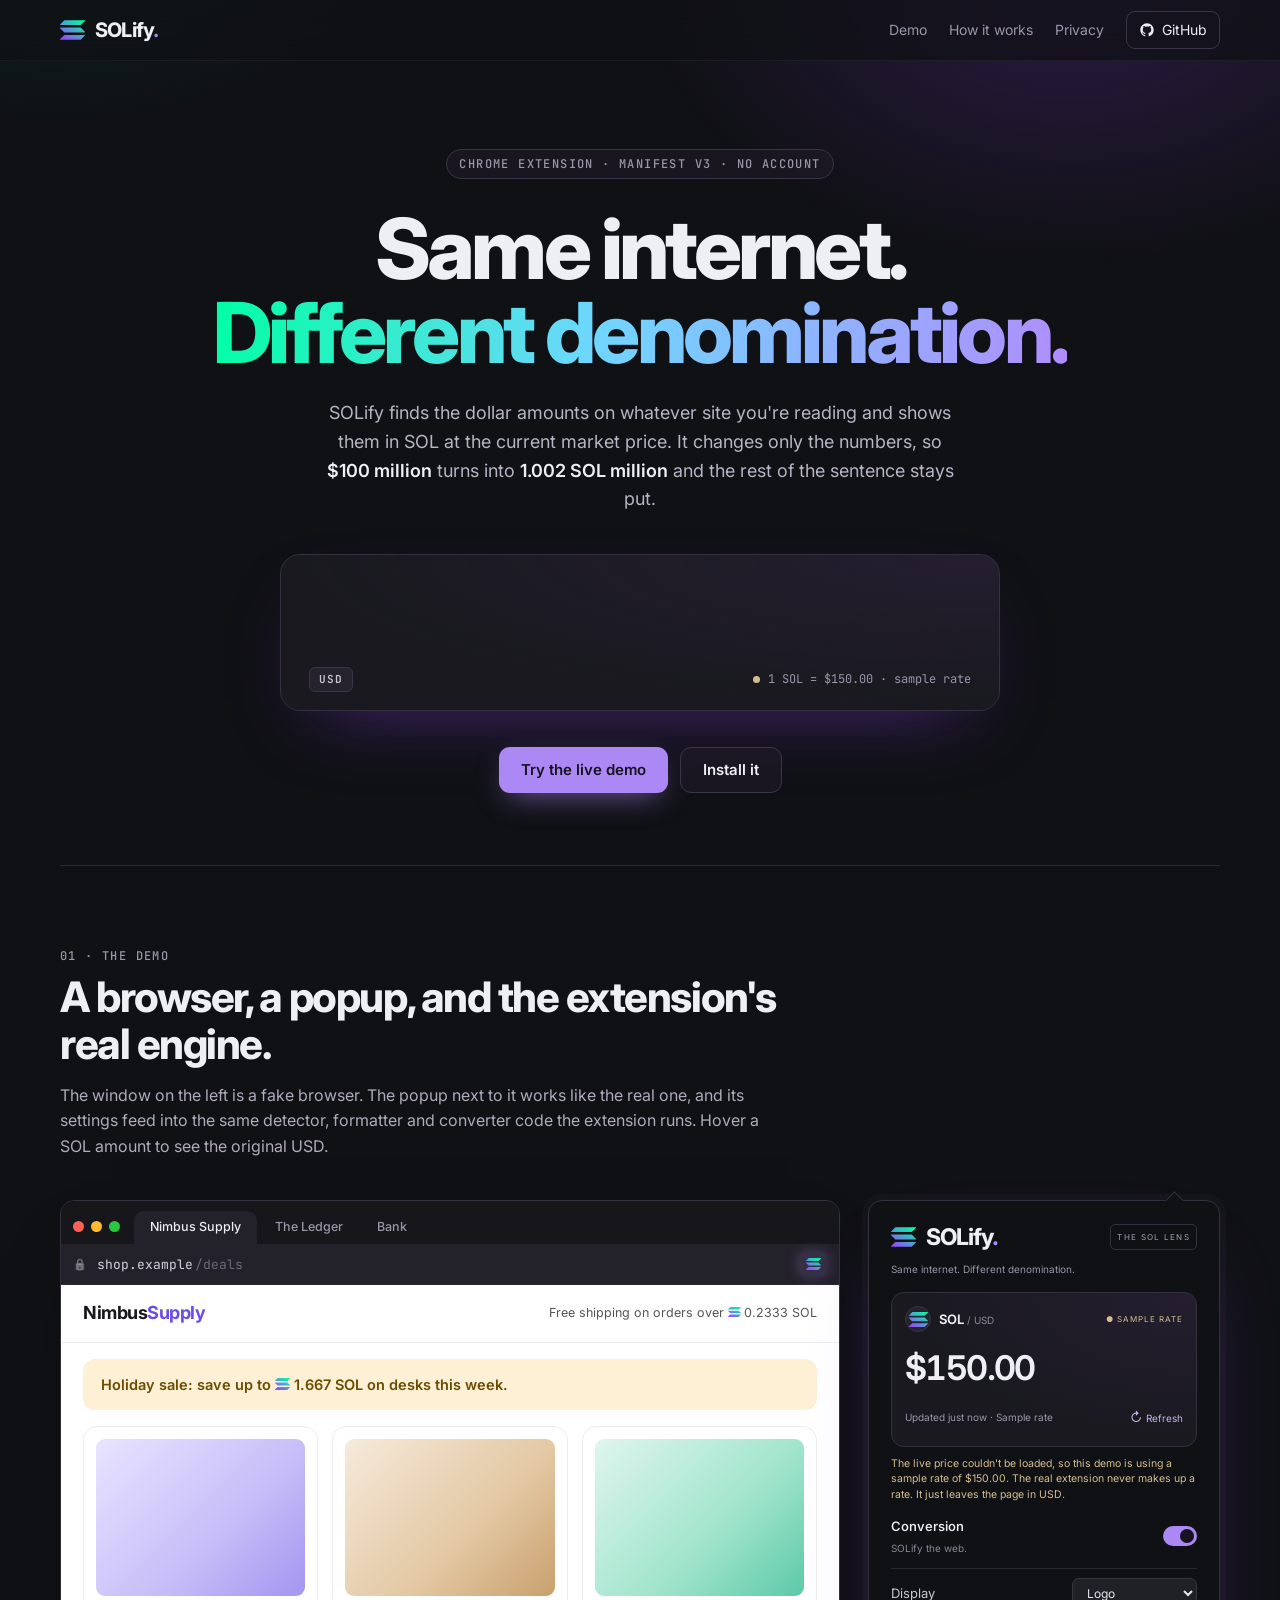
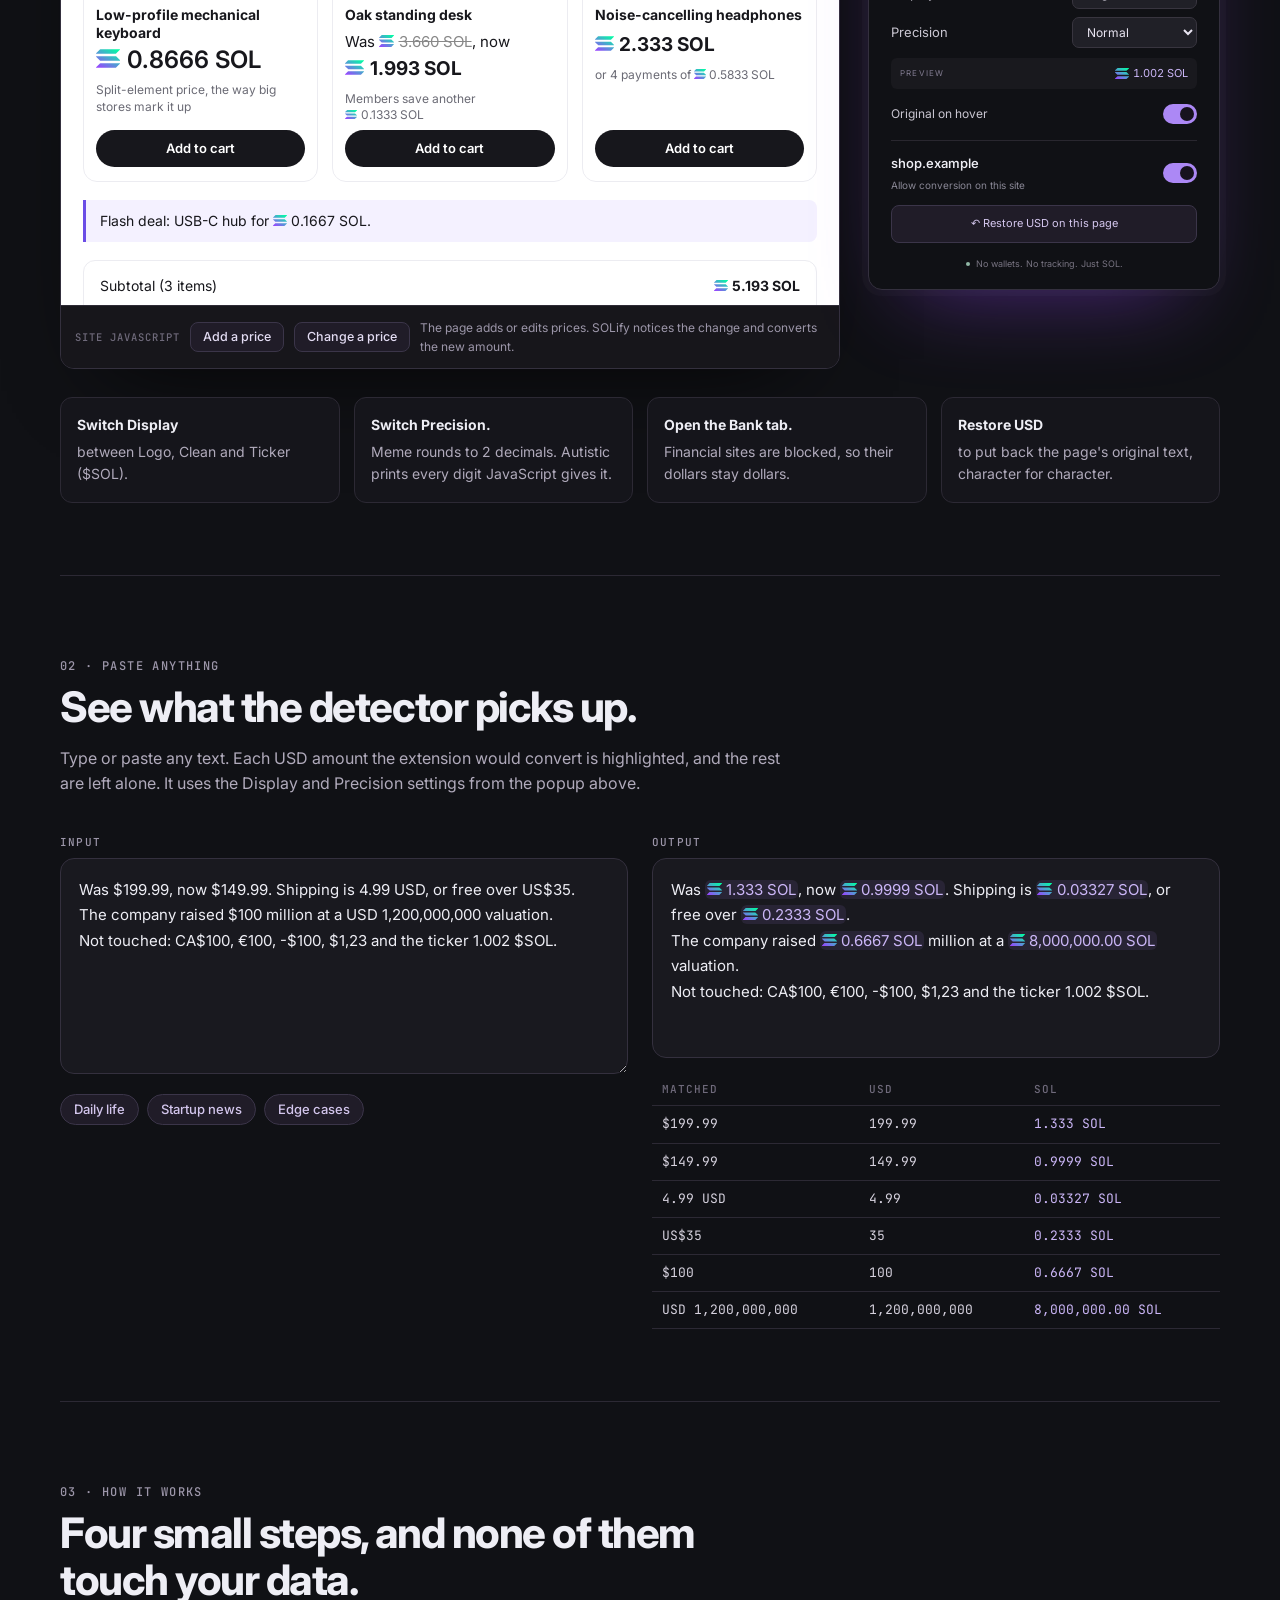
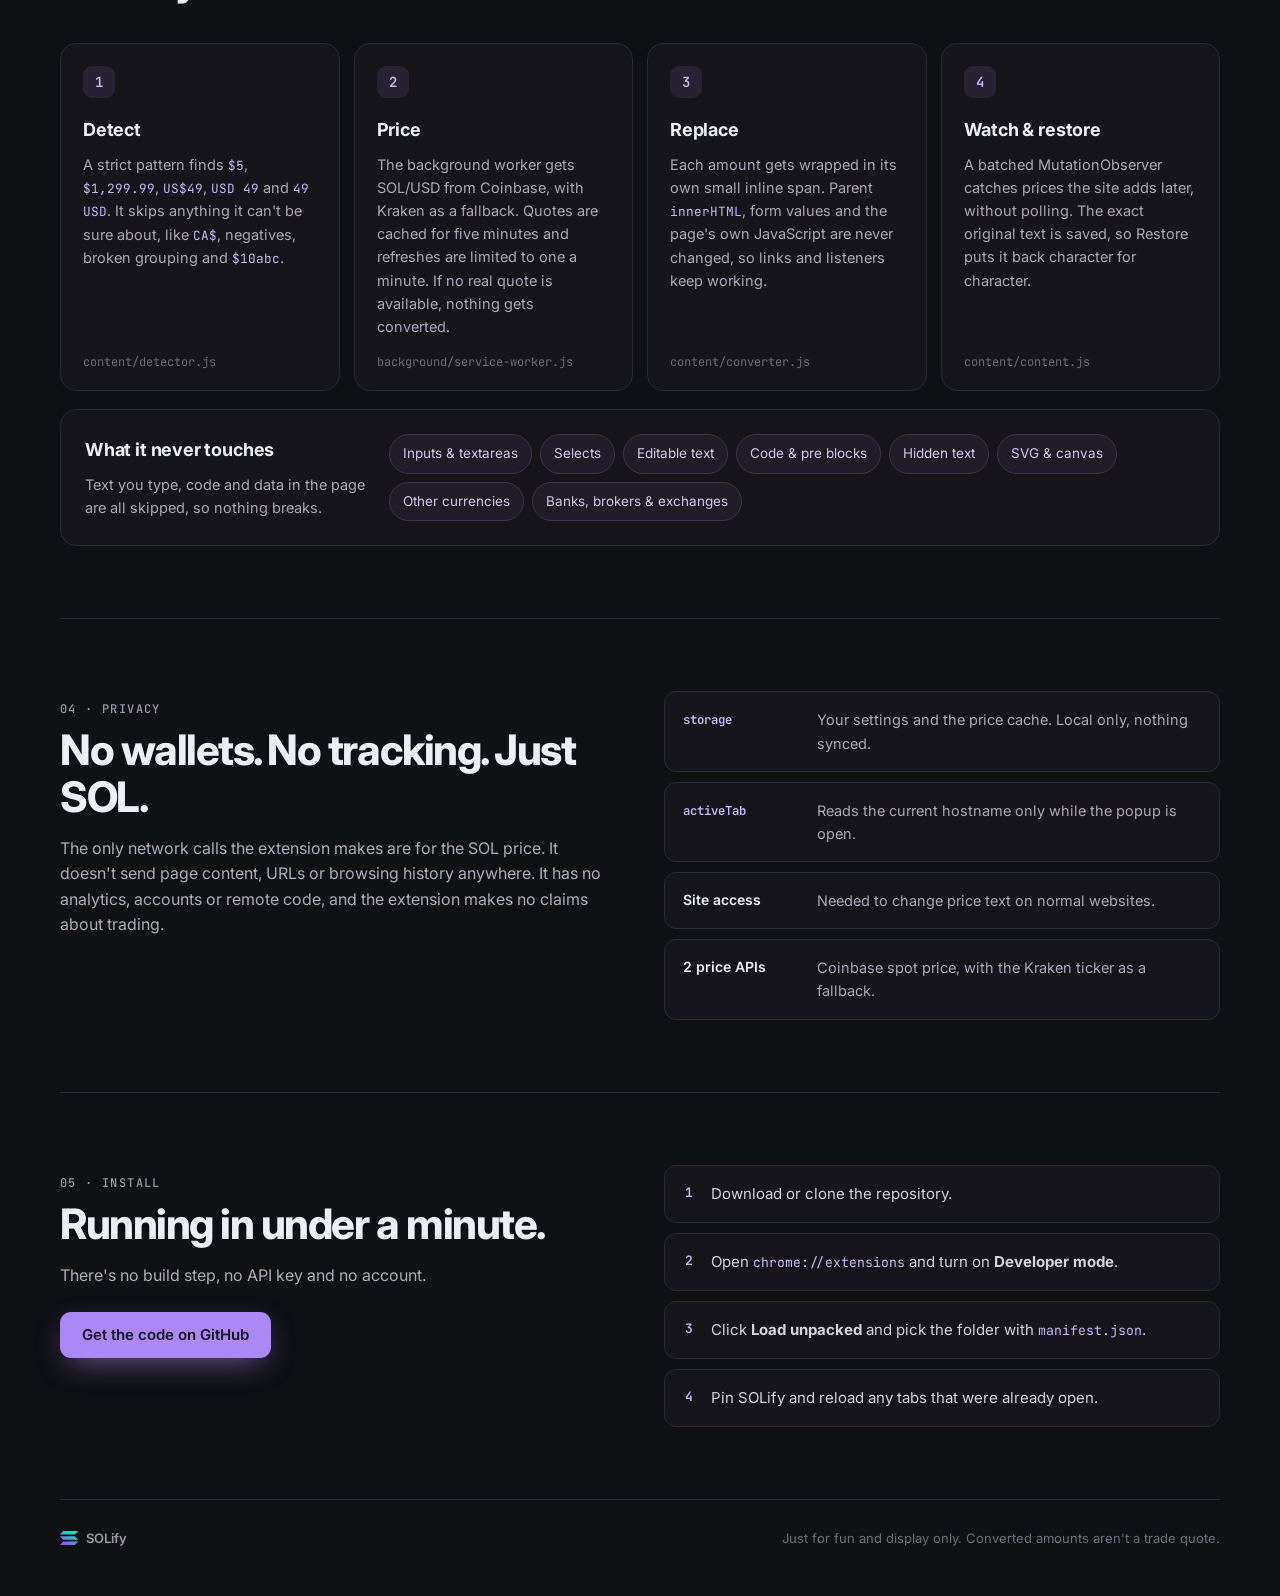
==== demo-site/index.html @ d58f07d9 "Add static demo site for Vercel Runs the extension's real detector, formatter and converter against " ====
<!doctype html>
<html lang="en">
<head>
  <meta charset="utf-8">
  <meta name="viewport" content="width=device-width,initial-scale=1">
  <title>SOLify · Same internet. Different denomination.</title>
  <meta name="description" content="SOLify is a Chrome extension that turns dollar prices on any website into SOL. Try the live demo, which runs the extension's real conversion engine.">
  <meta property="og:title" content="SOLify: same internet, different denomination">
  <meta property="og:description" content="A Chrome extension that shows every dollar price on the web in SOL. Try it in your browser.">
  <meta name="theme-color" content="#101115">
  <link rel="icon" type="image/png" href="assets/favicon.png">
  <link rel="preconnect" href="https://fonts.googleapis.com">
  <link rel="preconnect" href="https://fonts.gstatic.com" crossorigin>
  <link rel="stylesheet" href="https://fonts.googleapis.com/css2?family=Inter:wght@400;500;600;700;800&family=JetBrains+Mono:wght@400;500&display=swap">
  <link rel="stylesheet" href="styles.css">
</head>
<body>
  <a class="skip" href="#demo">Skip to the demo</a>

  <nav class="nav">
    <div class="wrap nav-inner">
      <a class="logo" href="#top" aria-label="SOLify home"><img src="assets/solana.svg" alt="" width="25" height="20"><span>SOLify<span class="dot">.</span></span></a>
      <div class="nav-links">
        <a href="#demo">Demo</a>
        <a href="#how">How it works</a>
        <a href="#privacy">Privacy</a>
        <a class="gh" href="https://github.com/ztxv/usd-to-sol-converter-extension" target="_blank" rel="noopener noreferrer">
          <svg width="16" height="16" viewBox="0 0 24 24" fill="currentColor" aria-hidden="true"><path fill-rule="evenodd" clip-rule="evenodd" d="M12 2C6.477 2 2 6.484 2 12.017c0 4.425 2.865 8.18 6.839 9.504.5.092.682-.217.682-.483 0-.237-.008-.868-.013-1.703-2.782.605-3.369-1.343-3.369-1.343-.454-1.158-1.11-1.466-1.11-1.466-.908-.62.069-.608.069-.608 1.003.07 1.53 1.032 1.53 1.032.892 1.53 2.341 1.088 2.91.832.092-.647.35-1.088.636-1.338-2.22-.253-4.555-1.113-4.555-4.951 0-1.093.39-1.988 1.029-2.688-.103-.253-.446-1.272.098-2.65 0 0 .84-.27 2.75 1.026A9.564 9.564 0 0112 6.844c.85.004 1.705.115 2.504.337 1.909-1.296 2.747-1.027 2.747-1.027.546 1.379.202 2.398.1 2.651.64.7 1.028 1.595 1.028 2.688 0 3.848-2.339 4.695-4.566 4.943.359.309.678.92.678 1.855 0 1.338-.012 2.419-.012 2.747 0 .268.18.58.688.482A10.019 10.019 0 0022 12.017C22 6.484 17.522 2 12 2z"/></svg>
          <span>GitHub</span>
        </a>
      </div>
    </div>
  </nav>

  <header class="hero wrap" id="top">
    <p class="eyebrow">Chrome extension · Manifest V3 · No account</p>
    <h1>Same internet.<br><span class="grad">Different denomination.</span></h1>
    <p class="lede">SOLify finds the dollar amounts on whatever site you're reading and shows them in SOL at the current market price. It changes only the numbers, so <em>$100 million</em> turns into <em>1.002 SOL million</em> and the rest of the sentence stays put.</p>

    <div class="ticker-card" aria-live="polite">
      <div class="ticker-line" id="hero-line"></div>
      <div class="ticker-meta"><span class="ticker-state" id="hero-state">USD</span><span class="rate-chip" id="rate-chip"><span class="pulse" aria-hidden="true"></span><span id="rate-chip-text">Fetching SOL price…</span></span></div>
    </div>

    <div class="cta-row">
      <a class="btn primary" href="#demo">Try the live demo</a>
      <a class="btn ghost" href="#install">Install it</a>
    </div>
  </header>

  <!-- ============================ DEMO ============================ -->
  <section class="section wrap" id="demo">
    <div class="section-head">
      <p class="kicker">01 · The demo</p>
      <h2>A browser, a popup, and the extension's real engine.</h2>
      <p>The window on the left is a fake browser. The popup next to it works like the real one, and its settings feed into the same detector, formatter and converter code the extension runs. Hover a SOL amount to see the original USD.</p>
    </div>

    <div class="demo-grid">
      <div class="browser" aria-label="Simulated browser window">
        <div class="browser-top">
          <div class="lights" aria-hidden="true"><i></i><i></i><i></i></div>
          <div class="tabs" role="tablist" aria-label="Demo websites">
            <button role="tab" class="tab" data-site="shop" aria-selected="true">Nimbus Supply</button>
            <button role="tab" class="tab" data-site="news" aria-selected="false">The Ledger</button>
            <button role="tab" class="tab" data-site="bank" aria-selected="false">Bank</button>
          </div>
        </div>
        <div class="address">
          <span class="lock" aria-hidden="true">🔒</span><span id="address-host">shop.example</span><span class="address-path" id="address-path">/deals</span>
          <span class="ext-pin" id="ext-pin" title="SOLify is active on this page"><img src="assets/solana.svg" alt="" width="15" height="12"></span>
        </div>
        <div class="viewport" id="viewport" role="tabpanel"></div>
        <div class="site-js">
          <span class="site-js-label">Site JavaScript</span>
          <button class="mini" id="add-price">Add a price</button>
          <button class="mini" id="change-price">Change a price</button>
          <span class="site-js-note" id="site-js-note">The page adds or edits prices. SOLify notices the change and converts the new amount.</span>
        </div>
      </div>

      <aside class="popup" aria-label="SOLify popup (simulated)">
        <div class="popup-head">
          <div class="brand"><img src="assets/solana.svg" alt="" width="25" height="20"><strong>SOLify<span class="dot">.</span></strong></div>
          <span class="badge">THE SOL LENS</span>
        </div>
        <p class="tagline">Same internet. Different denomination.</p>
        <section class="market" aria-label="SOL market price">
          <div class="market-top"><span class="coin"><span class="coin-icon"><img src="assets/solana.svg" width="19" height="15" alt=""></span><span>SOL <small>/ USD</small></span></span><span class="live" id="live-label">● MARKET PRICE</span></div>
          <div class="price" id="price">—</div>
          <div class="market-bottom"><span id="updated">Fetching market price…</span><button id="refresh" class="refresh" aria-label="Refresh SOL price">↻ <span>Refresh</span></button></div>
        </section>
        <p class="notice" id="rate-error" role="status" hidden></p>
        <div class="controls">
          <label class="toggle-row"><span><strong>Conversion</strong><small id="conversion-note">SOLify the web.</small></span><input id="enabled" type="checkbox" role="switch" checked><span class="switch" aria-hidden="true"></span></label>
          <div class="divider"></div>
          <div class="select-row"><label for="display">Display</label><select id="display"><option value="logo">Logo</option><option value="clean">Clean</option><option value="ticker">Ticker</option></select></div>
          <div class="select-row"><label for="precision">Precision</label><select id="precision"><option value="meme">Meme</option><option value="normal" selected>Normal</option><option value="autistic">Autistic</option></select></div>
          <div class="preview"><span>PREVIEW</span><output id="preview"></output></div>
          <label class="toggle-row hover-row"><span>Original on hover</span><input id="hover" type="checkbox" role="switch" checked><span class="switch" aria-hidden="true"></span></label>
        </div>
        <div class="site-section">
          <label class="toggle-row"><span class="site-copy"><strong id="site">shop.example</strong><small id="site-note">Allow conversion on this site</small></span><input id="site-enabled" type="checkbox" role="switch" checked><span class="switch" aria-hidden="true"></span></label>
        </div>
        <button id="restore" class="restore">↶ <span>Restore USD on this page</span></button>
        <p class="notice" id="status" role="status" hidden></p>
        <footer class="popup-foot"><span class="privacy-dot"></span> No wallets. No tracking. Just SOL.</footer>
      </aside>
    </div>

    <ul class="try-list" aria-label="Things to try">
      <li><b>Switch Display</b> between Logo, Clean and Ticker ($SOL).</li>
      <li><b>Switch Precision.</b> Meme rounds to 2 decimals. Autistic prints every digit JavaScript gives it.</li>
      <li><b>Open the Bank tab.</b> Financial sites are blocked, so their dollars stay dollars.</li>
      <li><b>Restore USD</b> to put back the page's original text, character for character.</li>
    </ul>
  </section>

  <!-- ============================ PLAYGROUND ============================ -->
  <section class="section wrap" id="playground">
    <div class="section-head">
      <p class="kicker">02 · Paste anything</p>
      <h2>See what the detector picks up.</h2>
      <p>Type or paste any text. Each USD amount the extension would convert is highlighted, and the rest are left alone. It uses the Display and Precision settings from the popup above.</p>
    </div>
    <div class="play">
      <div class="play-col">
        <label class="play-label" for="play-input">Input</label>
        <textarea id="play-input" spellcheck="false" rows="7">Was $199.99, now $149.99. Shipping is 4.99 USD, or free over US$35.
The company raised $100 million at a USD 1,200,000,000 valuation.
Not touched: CA$100, €100, -$100, $1,23 and the ticker 1.002 $SOL.</textarea>
        <div class="chips" id="play-samples">
          <button class="chip" data-sample="Rent is $2,450/mo. Coffee is $5.75. My crypto bag is down $0.000001 today.">Daily life</button>
          <button class="chip" data-sample="Series B: $40 million led by a16z, bringing total funding to USD $62.5 million. Burn: $1.2 million per month.">Startup news</button>
          <button class="chip" data-sample="Prices: $5 · $5.00 · $9.99 · $1,000 · US $49 · USD 49 · 49 USD · CAD $100 · AU$49 · $10abc">Edge cases</button>
        </div>
      </div>
      <div class="play-col">
        <span class="play-label">Output</span>
        <div class="play-output" id="play-output" aria-live="polite"></div>
        <table class="matches" aria-label="Detected amounts">
          <thead><tr><th scope="col">Matched</th><th scope="col">USD</th><th scope="col">SOL</th></tr></thead>
          <tbody id="play-table"></tbody>
        </table>
      </div>
    </div>
  </section>

  <!-- ============================ HOW ============================ -->
  <section class="section wrap" id="how">
    <div class="section-head">
      <p class="kicker">03 · How it works</p>
      <h2>Four small steps, and none of them touch your data.</h2>
    </div>
    <ol class="steps">
      <li class="step">
        <span class="step-n">1</span>
        <h3>Detect</h3>
        <p>A strict pattern finds <code>$5</code>, <code>$1,299.99</code>, <code>US$49</code>, <code>USD 49</code> and <code>49 USD</code>. It skips anything it can't be sure about, like <code>CA$</code>, negatives, broken grouping and <code>$10abc</code>.</p>
        <span class="file">content/detector.js</span>
      </li>
      <li class="step">
        <span class="step-n">2</span>
        <h3>Price</h3>
        <p>The background worker gets SOL/USD from Coinbase, with Kraken as a fallback. Quotes are cached for five minutes and refreshes are limited to one a minute. If no real quote is available, nothing gets converted.</p>
        <span class="file">background/service-worker.js</span>
      </li>
      <li class="step">
        <span class="step-n">3</span>
        <h3>Replace</h3>
        <p>Each amount gets wrapped in its own small inline span. Parent <code>innerHTML</code>, form values and the page's own JavaScript are never changed, so links and listeners keep working.</p>
        <span class="file">content/converter.js</span>
      </li>
      <li class="step">
        <span class="step-n">4</span>
        <h3>Watch &amp; restore</h3>
        <p>A batched MutationObserver catches prices the site adds later, without polling. The exact original text is saved, so Restore puts it back character for character.</p>
        <span class="file">content/content.js</span>
      </li>
    </ol>

    <div class="hands-off">
      <div>
        <h3>What it never touches</h3>
        <p>Text you type, code and data in the page are all skipped, so nothing breaks.</p>
      </div>
      <ul class="pill-list">
        <li>Inputs &amp; textareas</li><li>Selects</li><li>Editable text</li><li>Code &amp; pre blocks</li><li>Hidden text</li><li>SVG &amp; canvas</li><li>Other currencies</li><li>Banks, brokers &amp; exchanges</li>
      </ul>
    </div>
  </section>

  <!-- ============================ PRIVACY ============================ -->
  <section class="section wrap" id="privacy">
    <div class="privacy">
      <div>
        <p class="kicker">04 · Privacy</p>
        <h2>No wallets. No tracking. Just SOL.</h2>
        <p>The only network calls the extension makes are for the SOL price. It doesn't send page content, URLs or browsing history anywhere. It has no analytics, accounts or remote code, and the extension makes no claims about trading.</p>
      </div>
      <dl class="perm">
        <div><dt><code>storage</code></dt><dd>Your settings and the price cache. Local only, nothing synced.</dd></div>
        <div><dt><code>activeTab</code></dt><dd>Reads the current hostname only while the popup is open.</dd></div>
        <div><dt>Site access</dt><dd>Needed to change price text on normal websites.</dd></div>
        <div><dt>2 price APIs</dt><dd>Coinbase spot price, with the Kraken ticker as a fallback.</dd></div>
      </dl>
    </div>
  </section>

  <!-- ============================ INSTALL ============================ -->
  <section class="section wrap" id="install">
    <div class="install">
      <div>
        <p class="kicker">05 · Install</p>
        <h2>Running in under a minute.</h2>
        <p>There's no build step, no API key and no account.</p>
        <a class="btn primary" href="https://github.com/ztxv/usd-to-sol-converter-extension" target="_blank" rel="noopener noreferrer">Get the code on GitHub</a>
      </div>
      <ol class="install-steps">
        <li>Download or clone the repository.</li>
        <li>Open <code>chrome://extensions</code> and turn on <b>Developer mode</b>.</li>
        <li>Click <b>Load unpacked</b> and pick the folder with <code>manifest.json</code>.</li>
        <li>Pin SOLify and reload any tabs that were already open.</li>
      </ol>
    </div>
  </section>

  <footer class="site-foot wrap">
    <span><img src="assets/solana.svg" alt="" width="18" height="14"> SOLify</span>
    <span>Just for fun and display only. Converted amounts aren't a trade quote.</span>
  </footer>

  <!-- The extension's engine expects chrome.runtime.getURL. Point it at this site's copy of the logo. -->
  <script>globalThis.chrome = {runtime: {getURL: path => path}};</script>
  <script src="engine/detector.js"></script>
  <script src="engine/formatting.js"></script>
  <script src="engine/converter.js"></script>
  <script src="app.js"></script>
</body>
</html>
---- demo-site/styles.css ----
/* SOLify demo site. The palette matches popup/popup.css. */
:root {
  color-scheme: dark;
  --bg: #101115;
  --bg-2: #15151b;
  --surface: #19191f;
  --surface-2: #201c28;
  --line: #2c2934;
  --line-2: #3b3549;
  --text: #eeeef5;
  --muted: #9c96a9;
  --faint: #6f6a7b;
  --violet: #ac88f5;
  --violet-soft: #cbb6f7;
  --mint: #3ff2b0;
  --amber: #d5bd92;
  --grad: linear-gradient(100deg, #00ffa3 0%, #6fd6ff 45%, #b18cff 100%);
  --radius: 16px;
  --sans: Inter, -apple-system, BlinkMacSystemFont, "Segoe UI", sans-serif;
  --mono: "JetBrains Mono", ui-monospace, SFMono-Regular, Menlo, monospace;
}

* { box-sizing: border-box; }
html { scroll-behavior: smooth; }
body {
  margin: 0;
  background: var(--bg);
  color: var(--text);
  font: 16px/1.6 var(--sans);
  -webkit-font-smoothing: antialiased;
  overflow-x: hidden;
}
body::before {
  content: "";
  position: fixed;
  inset: -20vh -10vw auto;
  height: 90vh;
  background:
    radial-gradient(40% 50% at 78% 20%, rgba(153, 69, 255, .20), transparent 70%),
    radial-gradient(35% 45% at 12% 8%, rgba(0, 255, 163, .09), transparent 70%);
  pointer-events: none;
  z-index: -1;
}
img { max-width: 100%; }
a { color: var(--violet-soft); }
code { font-family: var(--mono); font-size: .88em; color: var(--violet-soft); }
:focus-visible { outline: 2px solid #ba99fa; outline-offset: 3px; }
[hidden] { display: none !important; }

.wrap { width: min(1160px, 100% - 32px); margin-inline: auto; }
.skip { position: absolute; left: -999px; }
.skip:focus { left: 16px; top: 16px; z-index: 10; background: var(--surface); padding: 8px 12px; border-radius: 8px; }
.dot { color: #a98bfa; }

/* ---------------------------------------------------------------- nav */
.nav {
  position: sticky; top: 0; z-index: 5;
  backdrop-filter: blur(14px);
  background: rgba(16, 17, 21, .72);
  border-bottom: 1px solid rgba(255, 255, 255, .05);
}
.nav-inner { display: flex; align-items: center; justify-content: space-between; height: 60px; gap: 16px; }
.logo { display: flex; align-items: center; gap: 10px; color: var(--text); text-decoration: none; font-weight: 750; font-size: 20px; letter-spacing: -.8px; }
.nav-links { display: flex; align-items: center; gap: 22px; font-size: 14px; }
.nav-links a { color: var(--muted); text-decoration: none; transition: color .15s; }
.nav-links a:hover { color: var(--text); }
.gh {
  display: inline-flex; align-items: center; gap: 7px;
  padding: 7px 12px; border: 1px solid var(--line-2); border-radius: 9px;
  color: var(--text) !important;
}
.gh:hover { background: #281d38; border-color: #4e355c; }

/* ---------------------------------------------------------------- hero */
.hero { padding: 88px 0 72px; text-align: center; }
.eyebrow, .kicker {
  font: 500 12px/1 var(--mono); letter-spacing: 1.4px; text-transform: uppercase; color: var(--muted);
}
.eyebrow {
  display: inline-block; padding: 8px 12px; border: 1px solid var(--line-2); border-radius: 99px;
  background: rgba(32, 28, 40, .6); margin: 0 0 28px;
}
h1 {
  font-size: clamp(40px, 7.4vw, 84px); line-height: 1.0; letter-spacing: -0.045em;
  font-weight: 800; margin: 0 0 24px;
}
.grad { background: var(--grad); -webkit-background-clip: text; background-clip: text; color: transparent; }
.lede { max-width: 640px; margin: 0 auto 40px; color: #b9b4c4; font-size: clamp(16px, 2vw, 18px); }
.lede em { font-style: normal; color: var(--text); font-weight: 600; }

.ticker-card {
  max-width: 720px; margin: 0 auto 36px; padding: 26px 28px 18px;
  background: radial-gradient(ellipse at 100% 0, #35264866, transparent 70%), var(--surface);
  border: 1px solid #34303e; border-radius: 20px;
  box-shadow: 0 30px 80px -40px rgba(153, 69, 255, .5);
}
.ticker-line {
  min-height: 2.6em; display: flex; align-items: center; justify-content: center; flex-wrap: wrap;
  font-size: clamp(19px, 2.8vw, 27px); font-weight: 600; letter-spacing: -.02em; line-height: 1.3;
  transition: opacity .25s ease, transform .25s ease, filter .25s ease;
}
.ticker-line.out { opacity: 0; transform: translateY(6px); filter: blur(3px); }
.ticker-meta { display: flex; justify-content: space-between; align-items: center; gap: 12px; margin-top: 16px; font-size: 12px; color: var(--muted); flex-wrap: wrap; }
.ticker-state {
  font: 600 11px/1 var(--mono); letter-spacing: 1px; padding: 6px 9px; border-radius: 6px;
  background: #26232e; color: #c9c6d1; border: 1px solid var(--line-2);
}
.ticker-state.sol { color: var(--mint); border-color: rgba(63, 242, 176, .35); background: rgba(63, 242, 176, .07); }
.rate-chip { display: inline-flex; align-items: center; gap: 8px; font-family: var(--mono); font-size: 12px; }
.pulse { width: 7px; height: 7px; border-radius: 50%; background: var(--mint); box-shadow: 0 0 0 0 rgba(63, 242, 176, .6); animation: pulse 2s infinite; }
.rate-chip.sample .pulse { background: var(--amber); animation: none; }
@keyframes pulse { 70% { box-shadow: 0 0 0 8px rgba(63, 242, 176, 0); } 100% { box-shadow: 0 0 0 0 rgba(63, 242, 176, 0); } }

/* Highlighted amounts in the hero + playground */
mark.amt { background: none; color: inherit; border-radius: 6px; padding: 0 .12em; white-space: nowrap; }
mark.amt.usd { color: #e9e5f2; box-shadow: inset 0 -.14em 0 rgba(213, 189, 146, .45); }
mark.amt.sol { color: var(--violet-soft); background: rgba(172, 136, 245, .1); }
.sol-logo { display: inline-block; width: 1em; height: .8em; margin-right: .28em; vertical-align: baseline; }

.cta-row { display: flex; gap: 12px; justify-content: center; flex-wrap: wrap; }
.btn {
  display: inline-flex; align-items: center; justify-content: center; gap: 8px;
  height: 46px; padding: 0 22px; border-radius: 11px; font-weight: 600; font-size: 15px; text-decoration: none;
  transition: transform .15s, background .15s, box-shadow .15s;
}
.btn.primary { background: var(--violet); color: #17121f; box-shadow: 0 10px 30px -10px rgba(172, 136, 245, .7); }
.btn.primary:hover { transform: translateY(-1px); background: #bb9cf8; }
.btn.ghost { color: var(--text); border: 1px solid var(--line-2); background: rgba(32, 28, 40, .6); }
.btn.ghost:hover { background: #2b2437; }

/* ---------------------------------------------------------------- sections */
.section { padding: 72px 0; border-top: 1px solid var(--line); scroll-margin-top: 60px; }
.section-head { max-width: 720px; margin-bottom: 40px; }
.section-head p:not(.kicker) { color: #b0aabb; margin: 0; }
h2 { font-size: clamp(28px, 4vw, 42px); line-height: 1.1; letter-spacing: -.035em; margin: 12px 0 16px; font-weight: 750; }
h3 { font-size: 18px; letter-spacing: -.01em; margin: 0 0 8px; }

/* ---------------------------------------------------------------- demo */
.demo-grid { display: grid; grid-template-columns: minmax(0, 1fr) 352px; gap: 28px; align-items: start; }

.browser {
  border: 1px solid #34303e; border-radius: 14px; overflow: hidden; background: #1b1a20;
  box-shadow: 0 40px 90px -50px rgba(0, 0, 0, .9);
}
.browser-top { display: flex; align-items: flex-end; gap: 14px; padding: 10px 12px 0; background: #17161b; }
.lights { display: flex; gap: 7px; padding-bottom: 12px; }
.lights i { width: 11px; height: 11px; border-radius: 50%; background: #3a3842; }
.lights i:nth-child(1) { background: #ff5f57; } .lights i:nth-child(2) { background: #febc2e; } .lights i:nth-child(3) { background: #28c840; }
.tabs { display: flex; gap: 2px; min-width: 0; overflow-x: auto; scrollbar-width: none; }
.tab {
  font: 500 12.5px/1 var(--sans); color: var(--muted); background: transparent; border: 0;
  padding: 10px 16px 11px; border-radius: 9px 9px 0 0; cursor: pointer; white-space: nowrap;
}
.tab:hover { color: var(--text); background: #221f28; }
.tab[aria-selected="true"] { background: #232129; color: var(--text); }
.address {
  display: flex; align-items: center; gap: 2px; margin: 0; padding: 8px 12px; background: #232129;
  font: 13px/1 var(--mono); color: #d6d2de; border-bottom: 1px solid #2e2b36;
}
.lock { font-size: 11px; margin-right: 8px; filter: grayscale(1); opacity: .6; }
.address-path { color: var(--faint); }
.ext-pin {
  margin-left: auto; display: grid; place-items: center; width: 28px; height: 24px; border-radius: 6px;
  filter: grayscale(1); opacity: .35; transition: all .2s;
}
.ext-pin.on { filter: none; opacity: 1; background: rgba(172, 136, 245, .14); box-shadow: 0 0 14px rgba(172, 136, 245, .3); }

.viewport { min-height: 470px; max-height: 620px; overflow: auto; background: #fff; color: #17171c; }
.site-js {
  display: flex; flex-wrap: wrap; align-items: center; gap: 8px 10px; padding: 12px 14px;
  background: #17161b; border-top: 1px solid #2e2b36; font-size: 12px;
}
.site-js-label { font: 500 10.5px/1 var(--mono); letter-spacing: 1px; text-transform: uppercase; color: var(--faint); }
.site-js-note { color: var(--muted); flex: 1 1 260px; }
.mini {
  font: 500 12.5px/1 var(--sans); color: #e3dcf3; background: var(--surface-2); border: 1px solid var(--line-2);
  border-radius: 8px; padding: 8px 12px; cursor: pointer;
}
.mini:hover { background: #2b2437; }

.try-list {
  list-style: none; padding: 0; margin: 28px 0 0; display: grid; grid-template-columns: repeat(4, 1fr); gap: 14px;
}
.try-list li { padding: 16px; border: 1px solid var(--line); border-radius: 12px; background: var(--bg-2); font-size: 14px; color: #b0aabb; }
.try-list b { color: var(--text); display: block; margin-bottom: 4px; }

/* ---------------------------------------------------------------- popup replica */
.popup {
  position: sticky; top: 80px;
  font-size: 13px; color: #eeeef5; background: #101115;
  border: 1px solid #34303e; border-radius: 14px; padding: 18px 22px;
  box-shadow: 0 0 0 6px rgba(255, 255, 255, .02), 0 40px 90px -40px rgba(153, 69, 255, .45);
}
.popup::before {
  content: ""; position: absolute; top: -7px; right: 38px; width: 12px; height: 12px;
  background: #101115; border-left: 1px solid #34303e; border-top: 1px solid #34303e; transform: rotate(45deg);
}
.popup-head, .brand, .market-top, .market-bottom, .coin, .toggle-row, .select-row, .preview, .popup-foot { display: flex; align-items: center; }
.popup-head { justify-content: space-between; }
.brand { gap: 10px; }
.brand strong { font-size: 23px; letter-spacing: -1px; font-weight: 750; }
.badge { font-size: 8px; letter-spacing: 1.3px; color: #a3a0b4; border: 1px solid #33303d; border-radius: 5px; padding: 6px; }
.tagline { color: #9695a5; font-size: 10px; margin: 6px 0 15px; }
.market { background: radial-gradient(ellipse at 100% 0, #35264866, transparent 70%), #19191f; border: 1px solid #34303e; border-radius: 13px; padding: 13px; }
.market-top, .market-bottom { justify-content: space-between; }
.coin { gap: 8px; font-weight: 650; }
.coin small { color: #84808f; font-weight: 450; font-size: 10px; }
.coin-icon { display: grid; place-items: center; width: 26px; height: 26px; background: #26232e; border: 1px solid #3c354a; border-radius: 50%; }
.live { color: #ada3c3; font-size: 8px; letter-spacing: 1px; }
.live.sample { color: var(--amber); }
.price { font-size: 34px; letter-spacing: -1.6px; font-weight: 650; font-variant-numeric: tabular-nums; margin: 9px 0 6px; }
.market-bottom { font-size: 10px; color: #9c96a9; gap: 6px; }
.refresh { font: inherit; font-size: 13px; background: none; border: 0; color: #c5b4e8; padding: 5px 0 5px 8px; cursor: pointer; }
.refresh span { font-size: 10px; }
.refresh:disabled { opacity: .45; cursor: default; }
.controls { padding-top: 13px; }
.toggle-row { position: relative; justify-content: space-between; gap: 12px; min-height: 29px; cursor: pointer; }
.toggle-row strong { font-size: 13px; font-weight: 550; }
.toggle-row small { display: block; font-size: 10px; color: #898795; margin-top: 3px; }
.toggle-row input { position: absolute; right: 0; width: 34px; height: 22px; opacity: 0; cursor: pointer; margin: 0; }
.switch { width: 34px; height: 20px; flex: 0 0 auto; border-radius: 20px; background: #393840; transition: background .15s; pointer-events: none; }
.switch::after { content: ""; display: block; width: 14px; height: 14px; margin: 3px; border-radius: 50%; background: #bcbac6; transition: transform .15s; }
.toggle-row input:checked + .switch { background: #ac88f5; }
.toggle-row input:checked + .switch::after { transform: translateX(14px); background: #17121f; }
.toggle-row input:focus-visible + .switch { outline: 2px solid #e4d5ff; outline-offset: 3px; }
.toggle-row input:disabled + .switch { opacity: .35; }
.toggle-row input:disabled { cursor: default; }
.divider { height: 1px; background: #29272f; margin: 12px 0 9px; }
.select-row { justify-content: space-between; margin: 8px 0; }
.select-row label { color: #c9c6d1; }
.popup select {
  width: 125px; background: #202027; border: 1px solid #38353f; border-radius: 7px; padding: 6px 10px;
  color: #e9e5f2; font: inherit; font-size: 12px; cursor: pointer;
}
.popup select:hover { background: #2b2437; }
.preview { justify-content: space-between; gap: 8px; min-height: 31px; background: #19191e; border-radius: 6px; padding: 7px 9px; margin: 10px 0; }
.preview > span { font-size: 8px; letter-spacing: 1.2px; color: #817b90; }
.preview output { font-size: 11px; color: #cbb6f7; font-variant-numeric: tabular-nums; display: inline-flex; align-items: center; }
.preview .sol-logo { width: 14px; height: 11px; margin-right: 4px; }
.hover-row { font-size: 12px; color: #c9c6d1; }
.site-section { border-top: 1px solid #29272f; margin-top: 12px; padding-top: 12px; }
.site-copy { min-width: 0; }
.site-copy strong { display: block; overflow: hidden; text-overflow: ellipsis; white-space: nowrap; max-width: 244px; }
.restore {
  display: block; width: 100%; margin-top: 12px; border: 1px solid #3b3549; border-radius: 8px;
  background: #201c28; color: #d3c6ed; font: inherit; font-size: 11px; padding: 9px; cursor: pointer;
}
.restore:hover:not(:disabled) { background: #2b2437; }
.restore:disabled { opacity: .45; cursor: default; }
.notice { font-size: 10.5px; line-height: 1.5; color: var(--amber); margin: 9px 0 0; }
.popup-foot { justify-content: center; gap: 6px; color: #787482; font-size: 9px; margin-top: 14px; }
.privacy-dot { width: 4px; height: 4px; background: #91b8a6; border-radius: 50%; }

/* ---------------------------------------------------------------- mock websites (light, like the normal web) */
.viewport img[aria-hidden="true"] { vertical-align: baseline; }
.m-shop { font-family: var(--sans); padding: 0 0 24px; }
.m-topbar { display: flex; justify-content: space-between; align-items: center; gap: 12px; flex-wrap: wrap; padding: 14px 22px; border-bottom: 1px solid #ececf1; }
.m-brand { font-size: 18px; letter-spacing: -.5px; }
.m-brand span { color: #6b4de6; }
.m-ship { font-size: 12.5px; color: #555; }
.m-banner { margin: 16px 22px; padding: 14px 18px; border-radius: 12px; background: #fdf0d5; color: #6a4b00; font-weight: 600; font-size: 14.5px; }
.m-grid { display: grid; grid-template-columns: repeat(3, minmax(0, 1fr)); gap: 14px; padding: 0 22px; }
.m-card { border: 1px solid #ececf1; border-radius: 14px; padding: 12px 12px 14px; display: flex; flex-direction: column; gap: 6px; }
.m-card h4 { margin: 4px 0 0; font-size: 14px; line-height: 1.3; }
.m-img { aspect-ratio: 4 / 3; border-radius: 9px; }
.m-img-a { background: linear-gradient(135deg, #e8e4ff, #c6bdf8 60%, #a495f0); }
.m-img-b { background: linear-gradient(135deg, #f6eadb, #e2c7a2 60%, #c9a06d); }
.m-img-c { background: linear-gradient(135deg, #dff6ee, #9fe3cb 60%, #5cc9a7); }
.m-price { margin: 0; font-size: 15px; }
.m-price b { font-size: 19px; }
.m-price s { color: #888; }
.m-sub { color: #6b6b75; font-size: 12px; line-height: 1.4; }
.m-cart-btn { margin-top: auto; text-align: center; background: #17171c; color: #fff; text-decoration: none; border-radius: 99px; padding: 8px; font-size: 13px; font-weight: 600; }
.m-flash { margin: 18px 22px 0; padding: 10px 14px; border-left: 3px solid #6b4de6; background: #f4f1ff; font-size: 14px; border-radius: 0 8px 8px 0; }
.m-dyn { margin: 0 22px; }
.m-added { margin: 10px 0 0; padding: 10px 14px; background: #eefbf5; border-radius: 8px; font-size: 14px; animation: pop .35s ease; }
@keyframes pop { from { opacity: 0; transform: translateY(-4px); } }
.m-checkout { margin: 18px 22px 0; padding: 14px 16px; border: 1px solid #ececf1; border-radius: 12px; display: grid; gap: 10px; }
.m-row { display: flex; justify-content: space-between; align-items: center; gap: 12px; font-size: 14px; }
.m-gift input { font: inherit; width: 110px; padding: 6px 10px; border: 1px solid #d6d6de; border-radius: 8px; background: #fafafa; color: #17171c; }

/* Representative Amazon-style split price markup. */
.a-price { position: relative; display: inline-block; font-size: 24px; line-height: 1; font-weight: 600; }
.a-offscreen { position: absolute; width: 1px; height: 1px; overflow: hidden; clip: rect(1px, 1px, 1px, 1px); }
.a-price-decimal { visibility: hidden; position: absolute; }
.a-price-fraction, .a-price-symbol { font-size: 12px; vertical-align: super; }

.m-news { padding: 22px 28px 28px; font-family: Georgia, "Times New Roman", serif; background: #fbf8f1; min-height: 470px; color: #222; }
.m-masthead { display: flex; justify-content: space-between; align-items: baseline; border-bottom: 3px double #222; padding-bottom: 8px; margin-bottom: 16px; }
.m-masthead span { font-weight: 700; letter-spacing: 3px; font-size: 15px; }
.m-masthead small { font-family: var(--sans); color: #666; font-size: 12px; }
.m-headline { font-size: clamp(21px, 2.6vw, 28px); line-height: 1.2; margin: 0 0 6px; letter-spacing: -.01em; }
.m-byline { font: 12px var(--sans); color: #777; margin: 0 0 14px; }
.m-news p { font-size: 16px; line-height: 1.6; margin: 0 0 12px; }
.m-live { font-family: var(--sans) !important; font-size: 14px !important; padding: 8px 12px; background: #fff3f0; border-left: 3px solid #e0533c; }
.m-news .m-dyn { margin: 0; }
.m-news .m-added { font-family: var(--sans); background: #fff; border: 1px solid #ece6d8; }
.m-code { background: #1d1b22; color: #e3dcf3; border-radius: 8px; padding: 12px 14px; overflow-x: auto; font-size: 13px; margin: 0 0 12px; }
.m-code code { color: inherit; }
.m-small { font-size: 14px !important; color: #555; }

.m-bank { font-family: var(--sans); background: #f1f5fb; min-height: 470px; padding: 0 0 22px; }
.m-bank-top { display: flex; justify-content: space-between; padding: 14px 22px; background: #0f3d7a; color: #fff; font-size: 14px; }
.m-acct { display: flex; justify-content: space-between; align-items: center; margin: 14px 22px 0; padding: 16px 18px; background: #fff; border-radius: 12px; border: 1px solid #dbe3ef; }
.m-acct b { font-size: 22px; letter-spacing: -.5px; }
.m-acct-sub { margin: 12px 22px 0; font-size: 14px; color: #3a4a60; }
.m-bank .m-dyn { margin: 0 22px; }
.m-bank .m-added { background: #fff; border: 1px solid #dbe3ef; }
.m-protect { display: flex; gap: 12px; align-items: flex-start; margin: 18px 22px 0; padding: 14px 16px; background: #17171c; color: #e3dcf3; border-radius: 12px; font-size: 13.5px; }
.m-protect img { margin-top: 3px; flex: none; }
.m-protect p { margin: 0; }

/* ---------------------------------------------------------------- playground */
.play { display: grid; grid-template-columns: 1fr 1fr; gap: 24px; }
.play-col { min-width: 0; }
.play-label { display: block; font: 500 11px/1 var(--mono); letter-spacing: 1.2px; text-transform: uppercase; color: var(--muted); margin-bottom: 10px; }
textarea, .play-output {
  width: 100%; min-height: 200px; border-radius: 14px; border: 1px solid #34303e; background: var(--surface);
  color: var(--text); padding: 18px; font: 15px/1.7 var(--sans);
}
textarea { resize: vertical; }
textarea:focus { outline: none; border-color: #6d55a8; box-shadow: 0 0 0 3px rgba(172, 136, 245, .18); }
.play-output { white-space: pre-wrap; overflow-wrap: anywhere; }
.chips { display: flex; flex-wrap: wrap; gap: 8px; margin-top: 12px; }
.chip { font: 500 13px/1 var(--sans); color: #d3c6ed; background: var(--surface-2); border: 1px solid var(--line-2); border-radius: 99px; padding: 8px 13px; cursor: pointer; }
.chip:hover { background: #2b2437; }
.matches { width: 100%; border-collapse: collapse; margin-top: 16px; font: 13px/1.4 var(--mono); }
.matches th { text-align: left; font-weight: 500; color: var(--faint); font-size: 11px; letter-spacing: 1px; text-transform: uppercase; padding: 8px 10px; border-bottom: 1px solid var(--line); }
.matches td { padding: 9px 10px; border-bottom: 1px solid var(--line); color: #d6d2de; overflow-wrap: anywhere; }
.matches td:last-child { color: var(--violet-soft); }
.matches td.empty { color: var(--faint); text-align: center; }

/* ---------------------------------------------------------------- how it works */
.steps { list-style: none; padding: 0; margin: 0; display: grid; grid-template-columns: repeat(4, 1fr); gap: 14px; }
.step { position: relative; padding: 22px; border: 1px solid var(--line); border-radius: var(--radius); background: var(--bg-2); display: flex; flex-direction: column; }
.step p { color: #ada7b8; font-size: 14.5px; margin: 0 0 18px; }
.step-n { display: grid; place-items: center; width: 32px; height: 32px; border-radius: 9px; margin-bottom: 18px; background: rgba(172, 136, 245, .12); color: var(--violet-soft); font: 600 14px/1 var(--mono); }
.file { margin-top: auto; font: 12px/1 var(--mono); color: var(--faint); }

.hands-off { margin-top: 18px; display: grid; grid-template-columns: 280px 1fr; gap: 24px; align-items: center; padding: 24px; border: 1px solid var(--line); border-radius: var(--radius); background: var(--bg-2); }
.hands-off p { color: #ada7b8; margin: 0; font-size: 14.5px; }
.pill-list { list-style: none; padding: 0; margin: 0; display: flex; flex-wrap: wrap; gap: 8px; }
.pill-list li { padding: 8px 13px; border-radius: 99px; border: 1px solid var(--line-2); font-size: 13.5px; color: #d3c6ed; background: var(--surface-2); }

/* ---------------------------------------------------------------- privacy + install */
.privacy, .install { display: grid; grid-template-columns: 1fr 1fr; gap: 48px; align-items: start; }
.privacy p:not(.kicker), .install p:not(.kicker) { color: #b0aabb; }
.perm { margin: 0; display: grid; gap: 10px; }
.perm div { display: grid; grid-template-columns: 120px 1fr; gap: 14px; padding: 16px 18px; border: 1px solid var(--line); border-radius: 12px; background: var(--bg-2); }
.perm dt { font-weight: 600; font-size: 14px; }
.perm dd { margin: 0; color: #ada7b8; font-size: 14.5px; }
.install .btn { margin-top: 8px; }
.install-steps { margin: 0; padding: 0; list-style: none; counter-reset: s; display: grid; gap: 10px; }
.install-steps li { counter-increment: s; position: relative; padding: 16px 18px 16px 46px; border: 1px solid var(--line); border-radius: 12px; background: var(--bg-2); color: #d6d2de; font-size: 15px; overflow-wrap: anywhere; }
.install-steps li::before { content: counter(s); position: absolute; left: 20px; top: 20px; font: 600 13px/1 var(--mono); color: var(--violet-soft); }
.privacy > *, .install > *, .hands-off > * { min-width: 0; }

.site-foot { display: flex; justify-content: space-between; gap: 16px; flex-wrap: wrap; padding: 28px 0 48px; border-top: 1px solid var(--line); color: var(--faint); font-size: 13px; }
.site-foot span:first-child { display: inline-flex; align-items: center; gap: 8px; color: var(--muted); font-weight: 600; }

/* ---------------------------------------------------------------- responsive */
@media (max-width: 1020px) {
  .demo-grid { grid-template-columns: 1fr; }
  .popup { position: relative; top: 0; max-width: 380px; margin: 8px auto 0; }
  .try-list, .steps { grid-template-columns: 1fr 1fr; }
}
@media (max-width: 760px) {
  .nav-links a:not(.gh) { display: none; }
  .hero { padding: 56px 0 48px; }
  .ticker-card { padding: 20px 18px 14px; }
  .section { padding: 56px 0; }
  .play, .privacy, .install, .hands-off { grid-template-columns: 1fr; gap: 24px; }
  .m-grid { grid-template-columns: 1fr 1fr; }
  .m-grid .m-card:last-child { grid-column: 1 / -1; }
  .m-news { padding: 18px; }
}
@media (max-width: 520px) {
  .try-list, .steps { grid-template-columns: 1fr; }
  .m-grid { grid-template-columns: 1fr; }
  .m-topbar, .m-grid { padding-inline: 14px; }
  .m-banner, .m-flash, .m-dyn, .m-checkout { margin-inline: 14px; }
  .perm div { grid-template-columns: 1fr; gap: 4px; }
  .address { font-size: 12px; }
  .lights { display: none; }
}
@media (prefers-reduced-motion: reduce) {
  html { scroll-behavior: auto; }
  *, *::before, *::after { transition: none !important; animation: none !important; }
}
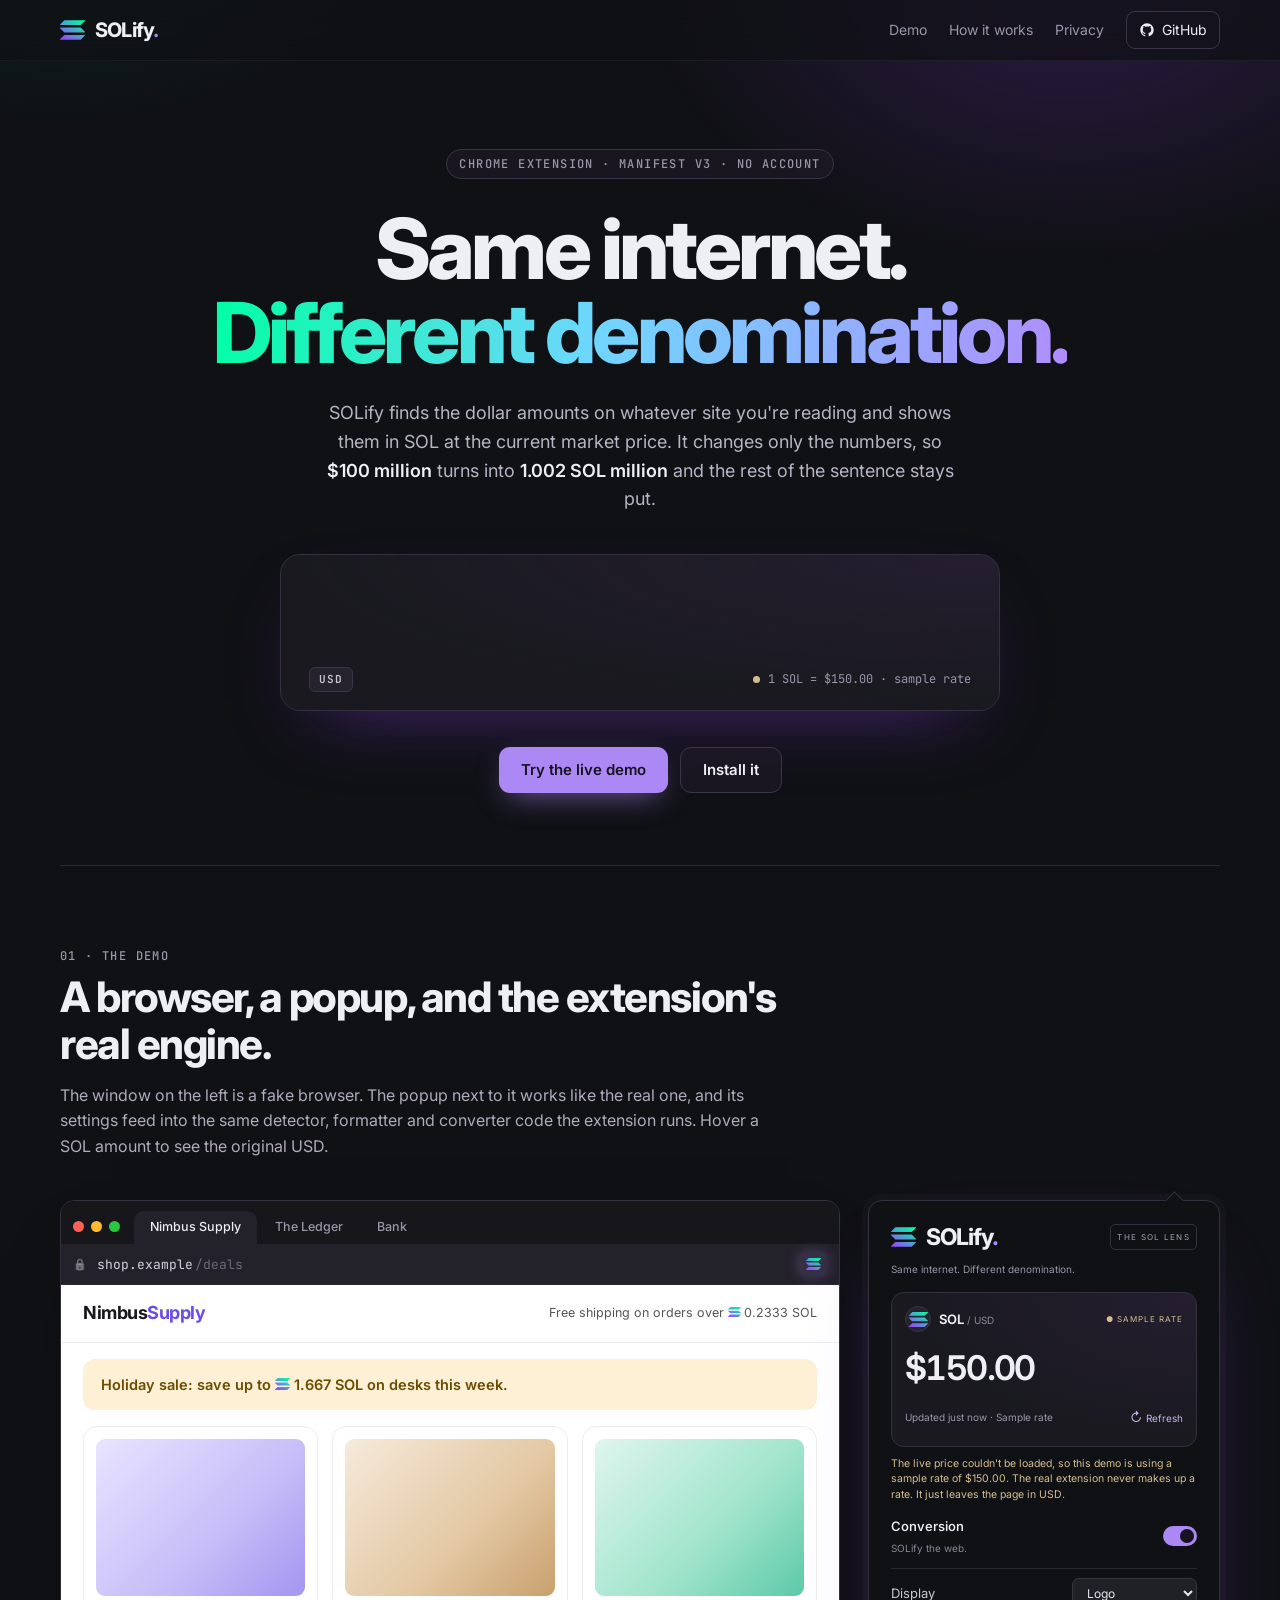
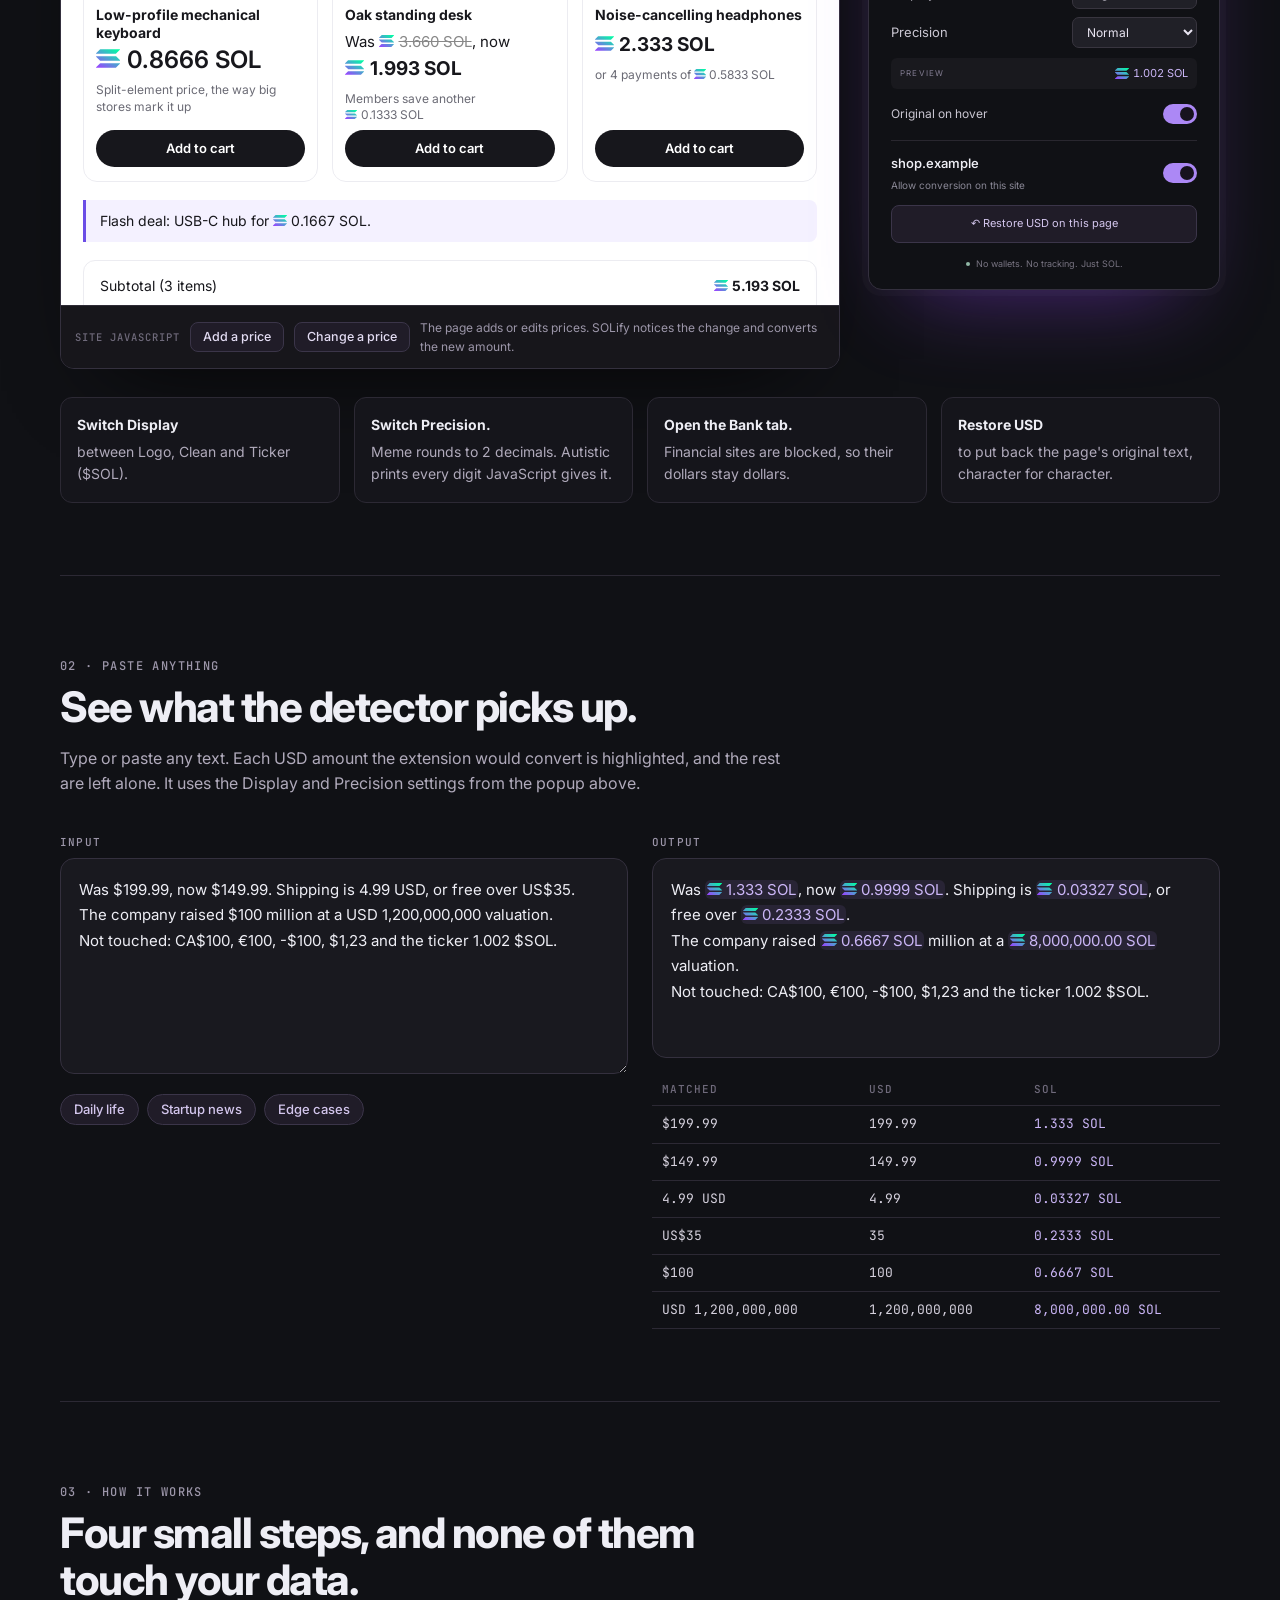
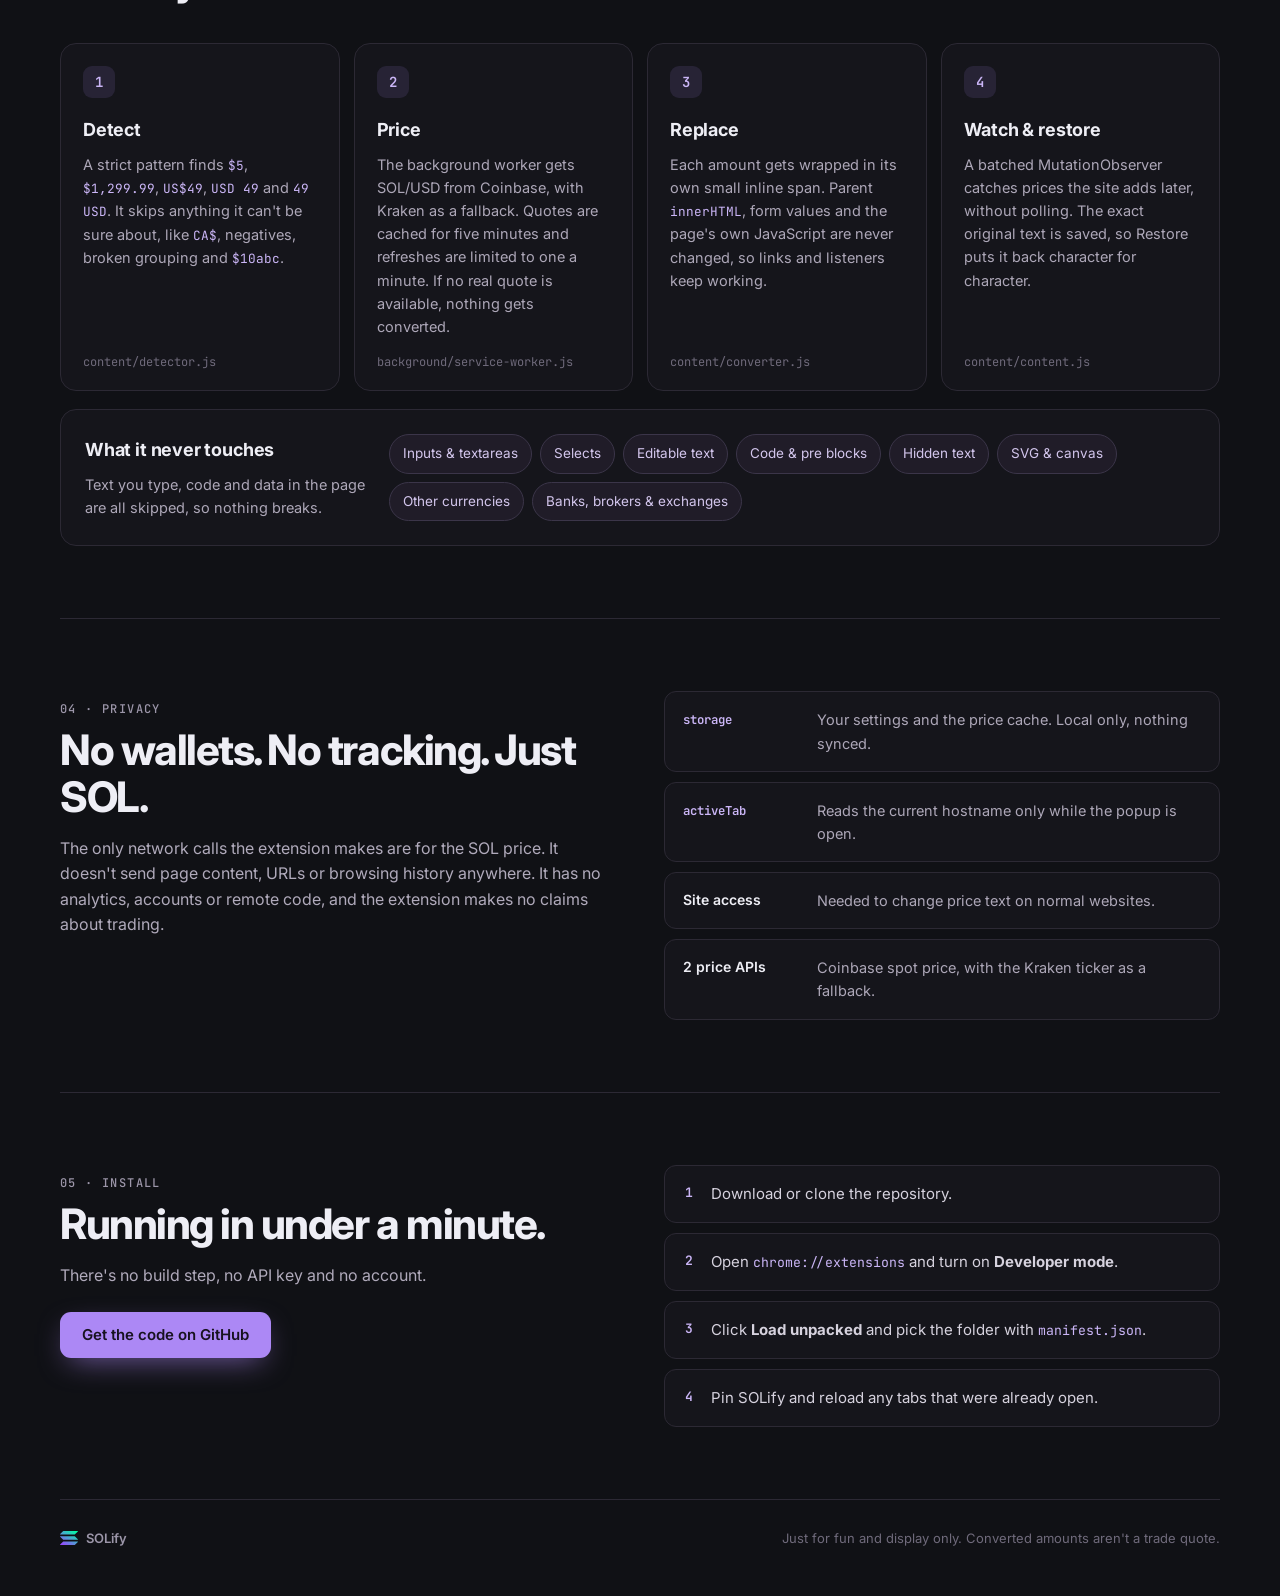
==== commit 8ebc8a54: "Add icon links and Open Graph/Twitter metadata to demo site Keeps the existing tags and adds favicon" ====
--- a/demo-site/index.html
+++ b/demo-site/index.html
@@ -7,8 +7,24 @@
   <meta name="description" content="SOLify is a Chrome extension that turns dollar prices on any website into SOL. Try the live demo, which runs the extension's real conversion engine.">
   <meta property="og:title" content="SOLify: same internet, different denomination">
   <meta property="og:description" content="A Chrome extension that shows every dollar price on the web in SOL. Try it in your browser.">
+  <meta property="og:type" content="website">
+  <meta property="og:site_name" content="SOLify">
+  <meta property="og:url" content="https://solify-extension.vercel.app/">
+  <meta property="og:image" content="https://solify-extension.vercel.app/og-image.png">
+  <meta property="og:image:type" content="image/png">
+  <meta property="og:image:width" content="1200">
+  <meta property="og:image:height" content="630">
+  <meta property="og:image:alt" content="SOLify: Same internet. Different denomination. $100 million shown as 1.002 SOL million.">
+  <meta name="twitter:card" content="summary_large_image">
+  <meta name="twitter:title" content="SOLify: same internet, different denomination">
+  <meta name="twitter:description" content="A Chrome extension that shows every dollar price on the web in SOL. Try it in your browser.">
+  <meta name="twitter:image" content="https://solify-extension.vercel.app/og-image.png">
+  <meta name="twitter:image:alt" content="SOLify: Same internet. Different denomination. $100 million shown as 1.002 SOL million.">
   <meta name="theme-color" content="#101115">
   <link rel="icon" type="image/png" href="assets/favicon.png">
+  <link rel="icon" href="favicon.ico" sizes="16x16 32x32 48x48">
+  <link rel="icon" type="image/svg+xml" href="favicon.svg">
+  <link rel="apple-touch-icon" sizes="180x180" href="apple-touch-icon.png">
   <link rel="preconnect" href="https://fonts.googleapis.com">
   <link rel="preconnect" href="https://fonts.gstatic.com" crossorigin>
   <link rel="stylesheet" href="https://fonts.googleapis.com/css2?family=Inter:wght@400;500;600;700;800&family=JetBrains+Mono:wght@400;500&display=swap">
